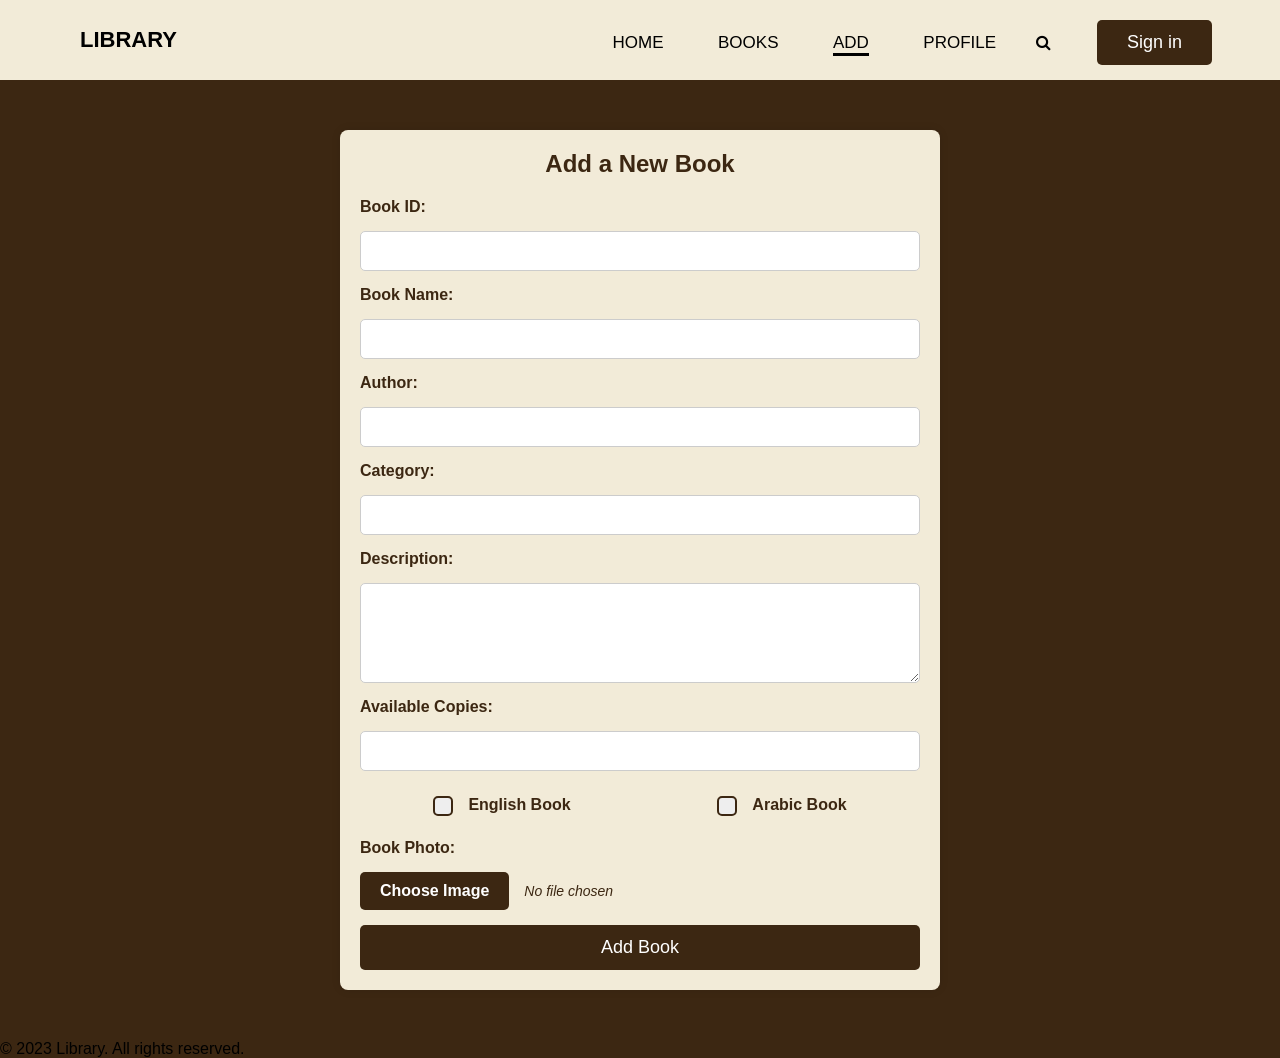
==== Add_Book.html @ 4511b97b "Search Button added" ====
<!DOCTYPE html>
<html lang="en">
<head>
    <meta charset="UTF-8">
    <meta name="viewport" content="width=device-width, initial-scale=1.0">
    <title>Add Book</title>
    <link rel="stylesheet" href="css/add.css">
    <link rel="stylesheet" href="css/navStyle.css">
    <link rel="stylesheet" href="css/ScrollBar.css">
    <link rel="stylesheet" href="css/font-awesome.min.css">
    <link rel="stylesheet" href="css/searchButtonAll.css">
</head>
<body>
    <nav>
        <div class="nav-logo">
            <a href="homeAdmin.html">Library</a> 
        </div>
        <ul class="nav-links">
            <li><a href="homeAdmin.html" >Home</a></li>
            <li><a href="List-of-Books-Admin.html">Books</a></li>
            <li><a href="Add_Book.html" class="active">Add</a></li>
            <li><a href="profileAdmin.html">Profile</a></li>
            
            <li><i class="fa fa-search search" aria-hidden="true"></i></li>
            <li><button onclick="window.location.href='signIn.html'" class="sign-in-btn">Sign in</button></li>
        </ul>
    <div class="float-fix"></div>
    </nav>
    <div class="container">
        <h2>Add a New Book</h2>
        <form action="#" method="POST" enctype="multipart/form-data">
            <label for="book_id">Book ID:</label>
            <input type="text" id="book_id" name="book_id" required>
            
            <label for="book_name">Book Name:</label>
            <input type="text" id="book_name" name="book_name" required>
            
            <label for="author">Author:</label>
            <input type="text" id="author" name="author" required>
            
            <label for="category">Category:</label>
            <input type="text" id="category" name="category" required>
            
            <label for="description">Description:</label>
            <textarea id="description" name="description" required></textarea>
            
            <label for="available_copies">Available Copies:</label>
            <input type="number" id="available_copies" name="available_copies" min="1" required>
            
            <div class="language-options">
                <label class="custom-radio">
                    <input type="radio" name="choice" value="english" required>
                    <span class="checkmark"></span>
                    English Book
                </label>
                <label class="custom-radio">
                    <input type="radio" name="choice" value="arabic" required>
                    <span class="checkmark"></span>
                    Arabic Book
                </label>
            </div>            
            <label for="book_image">Book Photo:</label>
            <div class="file-upload-wrapper">
                <input type="file" id="book_image" name="book_image" accept="image/*" required>
                <label for="book_image" class="custom-file-upload">Choose Image</label>
                <span id="file-name">No file chosen</span>
            </div>
            <button type="submit">Add Book</button>
        </form>

    </div>
    <footer class="footer">
        <p>© 2023 Library. All rights reserved.</p>
    </footer>
    <script src="/js/Add.js"></script>
    <script src="/js/searchButtonAll.js"></script>
</body>
</html>
---- css/add.css ----
* {
    margin: 0;
    padding: 0;
    box-sizing: border-box;
    font-family: Arial, sans-serif;
}

body{
    background-color: #3C2712;
}

.container {
    width: 100%;
    max-width: 600px;
    margin: 50px auto;
    padding: 20px;
    background: #f2ebd8;
    border-radius: 8px;
    box-shadow: 0 0 10px rgba(0, 0, 0, 0.1);
    text-align: center;
}


h2 {
    margin-bottom: 20px;
    color: #3C2712;
}


form {
    color: #3C2712;
    display: flex;
    flex-direction: column;
    gap: 15px;
    text-align: left;
}

label {
    font-weight: bold;
    color: #3C2712;
}

input, textarea {
    width: 100%;
    padding: 10px;
    border: 1px solid #ccc;
    border-radius: 5px;
    font-size: 16px;
}

textarea {
    height: 100px;
    resize: vertical;
}

button {
    background-color:#3C2712;;
    color: white;
    border: none;
    padding: 12px;
    font-size: 18px;
    border-radius: 5px;
    cursor: pointer;
    transition: background 0.3s;
}

button:hover {
    background-color: #6c4722;
    transition: 0.5s;
}

/* ADD PHOTO FOR BOOK */


.file-upload-wrapper {
    display: flex;
    align-items: center;
    gap: 15px;
    flex-wrap: wrap;
}


input[type="file"] {
    display: none;
}


.custom-file-upload {
    background-color: #3C2712;
    color: white;
    padding: 10px 20px;
    border-radius: 5px;
    font-size: 16px;
    cursor: pointer;
    transition: background-color 0.3s ease;
    display: inline-block;
}

.custom-file-upload:hover {
    background-color: #6c4722;
}


#file-name {
    font-style: italic;
    color: #3C2712;
    font-size: 14px;
}


.language-options {
    display: flex;
    justify-content: space-around;
    margin: 10px 0;
}

.custom-radio {
    position: relative;
    padding-left: 35px;
    cursor: pointer;
    font-size: 16px;
    color: #3C2712;
    user-select: none;
    display: inline-flex;
    align-items: center;
}

.custom-radio input {
    position: absolute;
    opacity: 0;
    cursor: pointer;
}

.checkmark {
    position: absolute;
    left: 0;
    top: 0;
    height: 20px;
    width: 20px;
    background-color: #eee;
    border: 2px solid #3C2712;
    border-radius: 5px;
}

.custom-radio:hover input ~ .checkmark {
    background-color: #ddd;
}

.custom-radio input:checked ~ .checkmark {
    background-color: #3C2712;
}

.custom-radio input:checked ~ .checkmark:after {
    content: "";
    position: absolute;
    left: 6px;
    top: 2px;
    width: 5px;
    height: 10px;
    border: solid white;
    border-width: 0 2px 2px 0;
    transform: rotate(45deg);
}
---- css/navStyle.css ----
/* Nav */
html {
    scroll-behavior: smooth;
}

nav{
    width: 100%;
    height: 80px;  
    text-transform: uppercase;
    background-color: #f2ebd8;
    
}
nav .nav-logo{
    width: 40%;
    height: 80px;
    float: left;
    margin-left: 60px;

}   
nav .nav-logo a{
    color: #000000;
    text-decoration: none;
    font-size: 22px;
    font-weight: bold;
    padding-left: 20px;
    line-height: 80px;
}
nav .nav-links{
    width: 50%;
    height: 80px;
    float: left;
    text-align: right;
    padding-bottom: 0;
    margin-bottom: 0;
}
nav .nav-links li{
    list-style: none;
    /* float: left; */
    text-align: right;
    /* margin-right: 20px; */
    display: inline-block;
    margin-left:20px;
}
.contact-nav{
    /* background-image: url('../images/hero-bg.jpg'); */
    background-size: cover; /*CSS3*/
    position: relative;
    background-attachment: fixed;
}
nav .nav-links li a{
    color: #000000;
    text-decoration: none;
    font-size: 17px;
    padding: 0px 15px;
    /* line-height: 80px; */
    /* margin : 0px 10px; */
    padding-top: 25px;

    display: block;
}
.search{
    padding-right: 22px;
    width: 100%;
    height: 20px;
    cursor: pointer;
    color: #000000;
}
.nav-links li> a:after{
    content : '';
    display: block;
    width: 0;
    height: 3px;
    background-color: #000000;
}

.nav-links li>a.active:after{
    content : '';
    display: block;
    width: 100%;
    height: 3px;
    background-color: #000000;
    transition: width 0.5s;
}
.nav-links li> a:hover:after{
    width: 100%;
    transition: width 0.5s;
}
.sign-in-btn{
    padding: 12px 30px;
    margin-top: 20px;
    border-radius: 5px;
    border-style : none;
    background-color: #3C2712;
    color: white;
    cursor: pointer;
    /* transition: background-color 0.5s; */
}

.sign-in-btn:hover{
    background-color: #8b7069;   
    transition: 0.5s;
}
---- css/ScrollBar.css ----
::-webkit-scrollbar {
    width: 15px;
}

::-webkit-scrollbar-track {
    background-color: #3C2712;
}

::-webkit-scrollbar-thumb {
    background-color: #f2ebd8;
    border-radius: 10px;
}
---- css/searchButtonAll.css ----
.search-container {
    position: absolute;
    right: 20px;
    background: #f8f9fa;
    border-radius: 5px;
    padding: 10px;
    box-shadow: 0 2px 10px rgba(0, 0, 0, 0.1);
    z-index: 1000;
    width: 300px;
}

.search-input {
    padding: 8px 15px;
    border: 1px solid #ddd;
    border-radius: 20px;
    width: 100%;
    font-family: 'Poppins', sans-serif;
    font-size: 14px;
    outline: none;
    box-sizing: border-box;
    margin-bottom: 5px;
}

.search-input:focus {
    border-color: #4CAF50;
}

.search-results {
    display: none;
    max-height: 300px;
    overflow-y: auto;
}

.search-result-item {
    padding: 8px 12px;
    cursor: pointer;
    border-bottom: 1px solid #eee;
    font-family: 'Poppins', sans-serif;
    transition: background-color 0.2s;
}

.search-result-item:hover {
    background-color: #f0f0f0;
}

.search-result-item strong {
    display: block;
    color: #333;
    font-weight: 500;
}

.search-result-item span {
    font-size: 12px;
    color: #666;
}

nav {
    position: relative;
}
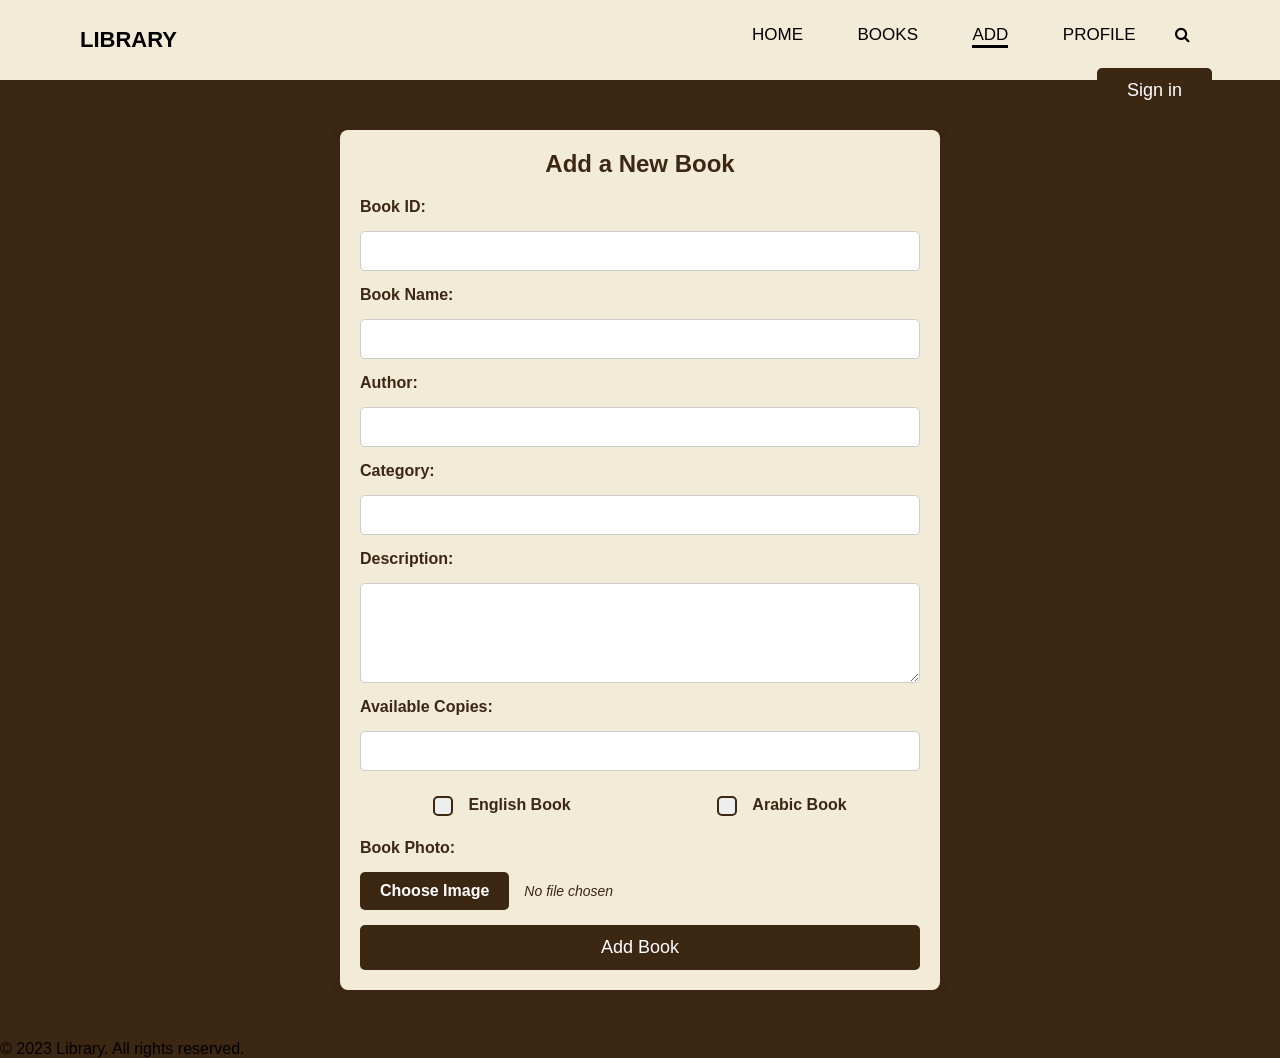
==== commit 681329e9: "Add files via upload" ====
--- a/Add_Book.html
+++ b/Add_Book.html
@@ -22,7 +22,10 @@
             <li><a href="profileAdmin.html">Profile</a></li>
             
             <li><i class="fa fa-search search" aria-hidden="true"></i></li>
-            <li><button onclick="window.location.href='signIn.html'" class="sign-in-btn">Sign in</button></li>
+            <li>
+                <span id="user-name" style="margin-right: 10px; font-weight: bold;"></span>
+                <button id="auth-btn" class="sign-in-btn">Sign in</button>
+            </li>
         </ul>
     <div class="float-fix"></div>
     </nav>
@@ -72,7 +75,8 @@
     <footer class="footer">
         <p>© 2023 Library. All rights reserved.</p>
     </footer>
-    <script src="/js/Add.js"></script>
-    <script src="/js/searchButtonAll.js"></script>
+    <script src="js/Add.js"></script>
+    <script src="js/searchButtonAllAdmin.js"></script>
+    <script src="js/navbarAuth.js"></script>
 </body>
-</html>+</html>
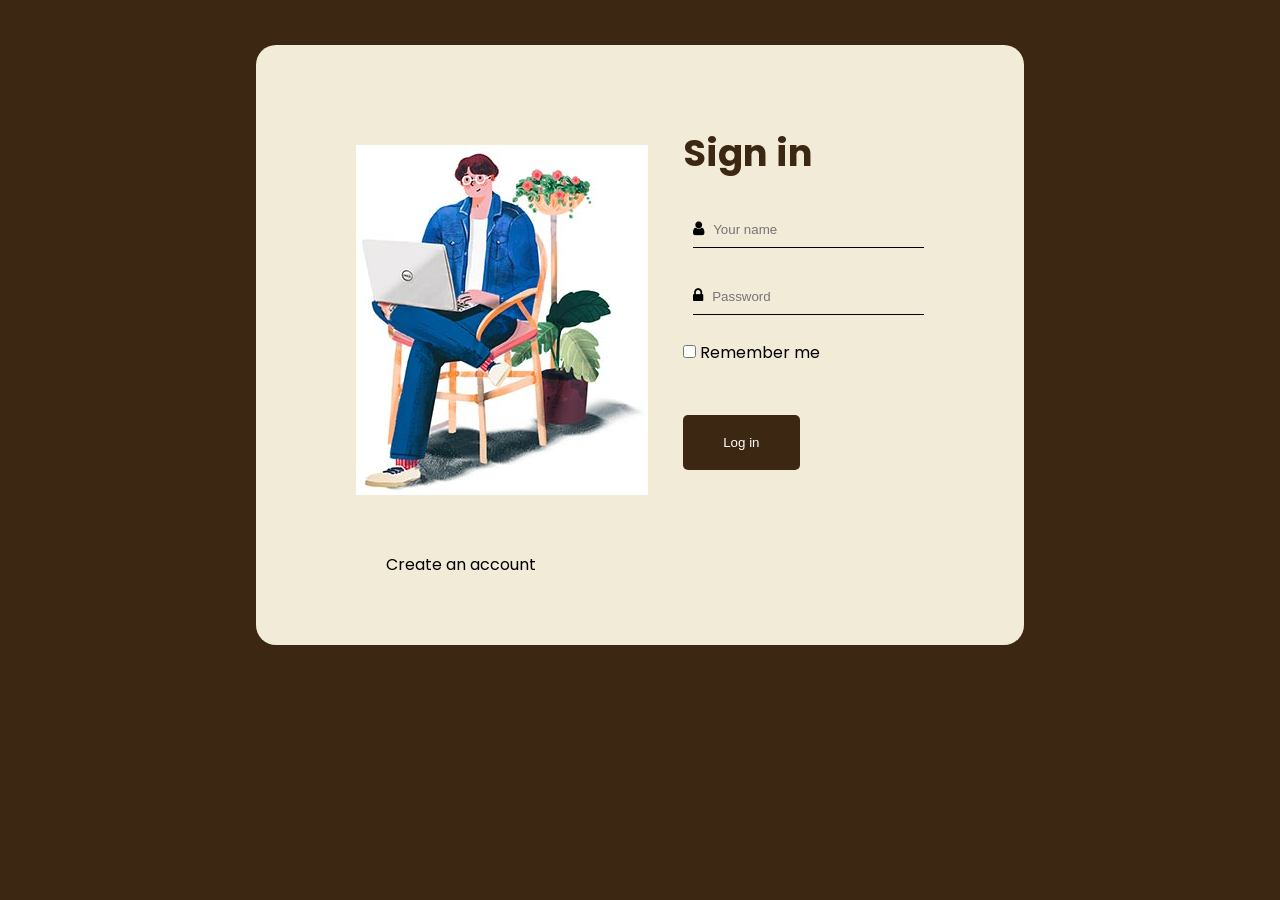
==== commit eed4b8b2: "Update Add_Book.html" ====
--- a/Add_Book.html
+++ b/Add_Book.html
@@ -78,5 +78,6 @@
     <script src="js/Add.js"></script>
     <script src="js/searchButtonAllAdmin.js"></script>
     <script src="js/navbarAuth.js"></script>
+    <script src="js/authCheck.js"></script>
 </body>
 </html>
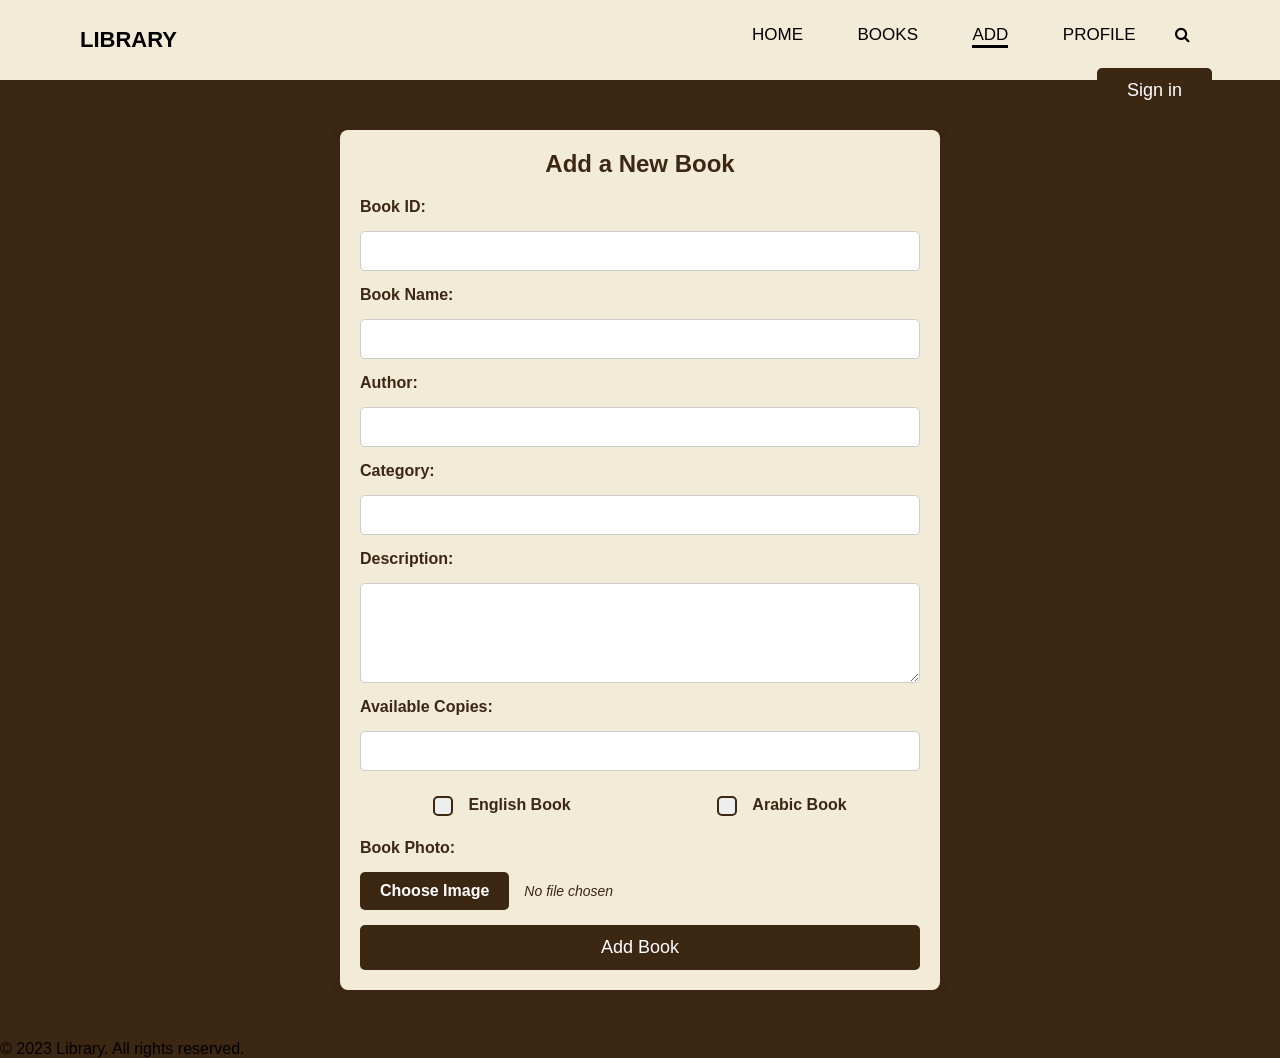
==== commit e2aa9092: "add logout and update role" ====
--- a/Add_Book.html
+++ b/Add_Book.html
@@ -78,6 +78,5 @@
     <script src="js/Add.js"></script>
     <script src="js/searchButtonAllAdmin.js"></script>
     <script src="js/navbarAuth.js"></script>
-    <script src="js/authCheck.js"></script>
 </body>
 </html>
--- a/css/navStyle.css
+++ b/css/navStyle.css
@@ -35,14 +35,11 @@
 }
 nav .nav-links li{
     list-style: none;
-    /* float: left; */
     text-align: right;
-    /* margin-right: 20px; */
     display: inline-block;
     margin-left:20px;
 }
 .contact-nav{
-    /* background-image: url('../images/hero-bg.jpg'); */
     background-size: cover; /*CSS3*/
     position: relative;
     background-attachment: fixed;
@@ -52,8 +49,6 @@
     text-decoration: none;
     font-size: 17px;
     padding: 0px 15px;
-    /* line-height: 80px; */
-    /* margin : 0px 10px; */
     padding-top: 25px;
 
     display: block;
@@ -93,10 +88,24 @@
     background-color: #3C2712;
     color: white;
     cursor: pointer;
-    /* transition: background-color 0.5s; */
 }
 
 .sign-in-btn:hover{
     background-color: #8b7069;   
     transition: 0.5s;
-}   +}   
+
+/* Logout */
+.logout-btn {
+    background-color: #3C2712;
+    color: white;
+    border: none;
+    padding: 8px 15px;
+    border-radius: 4px;
+    cursor: pointer;
+    transition: background-color 0.3s;
+}
+
+.logout-btn:hover {
+    background-color: #cc0000;
+}
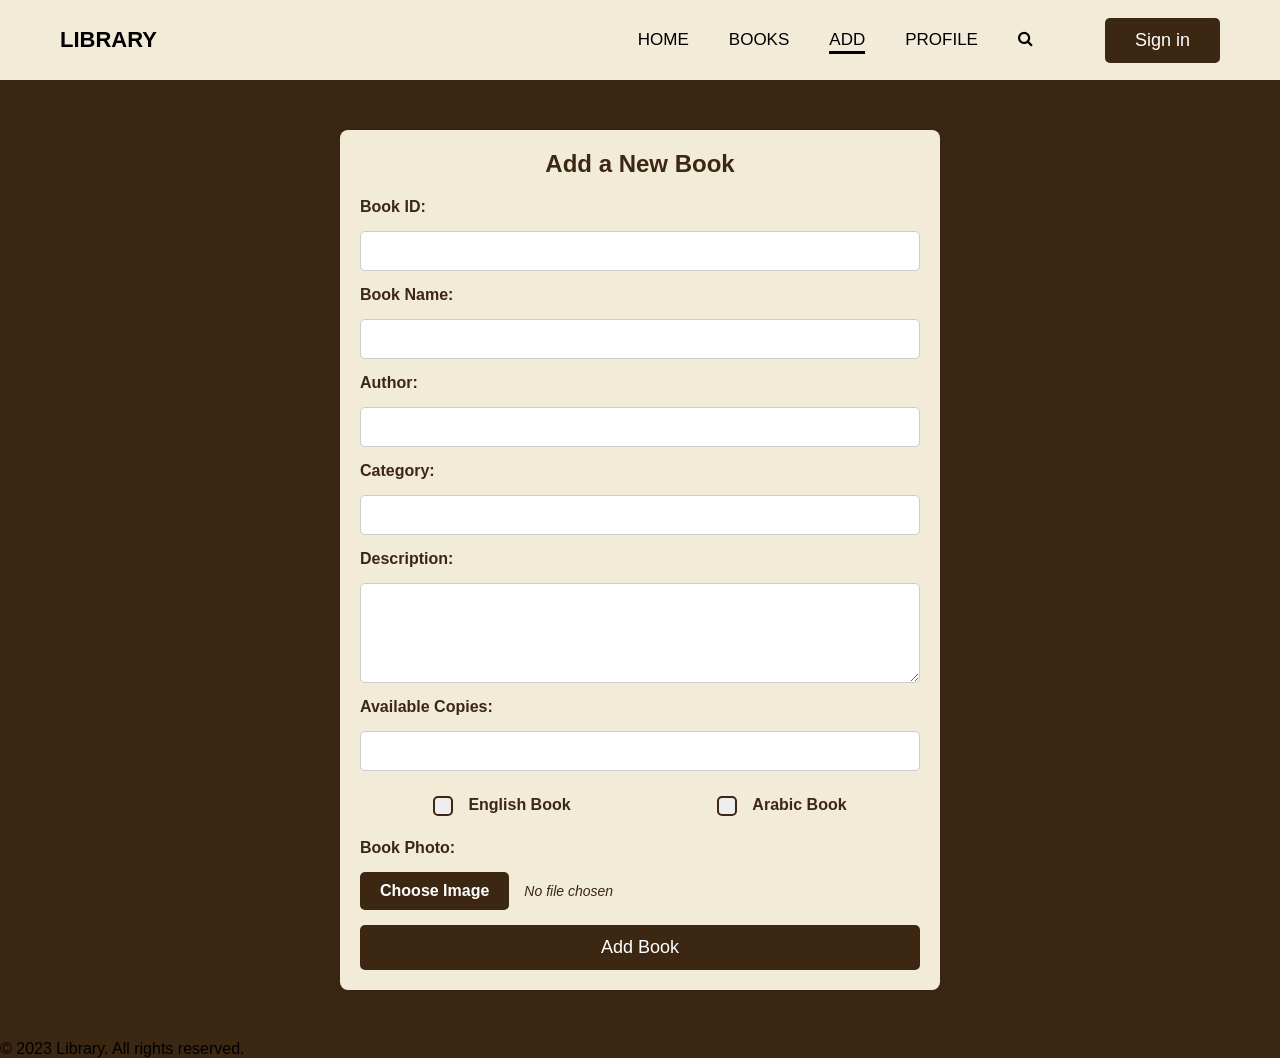
==== commit b5211291: "make site responsive" ====
--- a/Add_Book.html
+++ b/Add_Book.html
@@ -11,23 +11,46 @@
     <link rel="stylesheet" href="css/searchButtonAll.css">
 </head>
 <body>
-    <nav>
+    <nav class="nav-large">
         <div class="nav-logo">
-            <a href="homeAdmin.html">Library</a> 
+            <a href="homeAdmin.html">Library</a>
         </div>
         <ul class="nav-links">
-            <li><a href="homeAdmin.html" >Home</a></li>
+            <li><a href="homeAdmin.html">Home</a></li>
             <li><a href="List-of-Books-Admin.html">Books</a></li>
-            <li><a href="Add_Book.html" class="active">Add</a></li>
+            <li><a href="Add_Book.html">ADD</a></li>
             <li><a href="profileAdmin.html">Profile</a></li>
-            
             <li><i class="fa fa-search search" aria-hidden="true"></i></li>
             <li>
-                <span id="user-name" style="margin-right: 10px; font-weight: bold;"></span>
-                <button id="auth-btn" class="sign-in-btn">Sign in</button>
+                <span id="user-name-large" style="margin-right: 10px; font-weight: bold;"></span>
+                <button id="auth-btn-large" class="sign-in-btn">Sign in</button>
             </li>
         </ul>
-    <div class="float-fix"></div>
+    </nav>
+
+    <nav class="nav-small">
+        <div class="nav-logo">
+            <a href="homeAdmin.html">Library</a>
+        </div>
+        <button class="menu-toggle" id="menuToggle">
+            <i class="fa fa-bars"></i>
+        </button>
+        <div class="side-menu" id="sideMenu">
+            <button class="close-menu" id="closeMenu">
+                <i class="fa fa-times"></i>
+            </button>
+            <ul class="nav-links">
+                <li><a href="homeAdmin.html" class="active">Home</a></li>
+                <li><a href="List-of-Books-Admin.html">Books</a></li>
+                <li><a href="Add_Book.html">ADD</a></li>
+                <li><a href="profileAdmin.html">Profile</a></li>
+                <li><i class="fa fa-search search" aria-hidden="true"></i></li>
+                <li>
+                    <span id="user-name-small" style="margin-right: 10px; font-weight: bold;"></span>
+                    <button id="auth-btn-small" class="sign-in-btn">Sign in</button>
+                </li>
+            </ul>
+        </div>
     </nav>
     <div class="container">
         <h2>Add a New Book</h2>
--- a/css/navStyle.css
+++ b/css/navStyle.css
@@ -1,111 +1,223 @@
-/* Nav */
+/* Smooth scroll */
 html {
     scroll-behavior: smooth;
 }
 
-nav{
-    width: 100%;
-    height: 80px;  
+/* ================= NAVBAR MAIN ================== */
+nav {
+    width: 100%;
+    height: 80px;
+    background-color: #f2ebd8;
     text-transform: uppercase;
-    background-color: #f2ebd8;
-    
-}
-nav .nav-logo{
-    width: 40%;
-    height: 80px;
-    float: left;
-    margin-left: 60px;
-
-}   
-nav .nav-logo a{
+}
+
+/* ------------ Logo ------------ */
+/* Logo inside nav */
+.nav-logo {
+    display: flex;
+    align-items: center;
+}
+
+.nav-logo a {
     color: #000000;
     text-decoration: none;
     font-size: 22px;
     font-weight: bold;
     padding-left: 20px;
-    line-height: 80px;
-}
-nav .nav-links{
-    width: 50%;
+}
+
+/* ------------ nav-large (Desktop) ------------ */
+.nav-large {
+    display: flex;
+    justify-content: space-between;
+    align-items: center;
+    background-color: #f2ebd8;
     height: 80px;
-    float: left;
-    text-align: right;
-    padding-bottom: 0;
-    margin-bottom: 0;
-}
-nav .nav-links li{
+    padding: 0 40px;
+}
+
+/* Links container */
+.nav-large .nav-links {
+    display: flex;
+    align-items: center;
     list-style: none;
-    text-align: right;
-    display: inline-block;
-    margin-left:20px;
-}
-.contact-nav{
-    background-size: cover; /*CSS3*/
+    margin: 0;
+    padding: 0 20px;
+    gap: 20px;
+}
+
+/* Each link */
+.nav-large .nav-links li {
+    margin-left: 20px;
+}
+
+/* Link style */
+.nav-large .nav-links li a {
+    text-decoration: none;
+    color: #000000;
+    font-size: 17px;
     position: relative;
-    background-attachment: fixed;
-}
-nav .nav-links li a{
-    color: #000000;
-    text-decoration: none;
-    font-size: 17px;
-    padding: 0px 15px;
-    padding-top: 25px;
-
-    display: block;
-}
-.search{
-    padding-right: 22px;
-    width: 100%;
-    height: 20px;
-    cursor: pointer;
-    color: #000000;
-}
-.nav-links li> a:after{
-    content : '';
+}
+
+/* Hover and active underline */
+.nav-large .nav-links li a::after {
+    content: '';
     display: block;
     width: 0;
     height: 3px;
-    background-color: #000000;
-}
-
-.nav-links li>a.active:after{
-    content : '';
-    display: block;
-    width: 100%;
-    height: 3px;
-    background-color: #000000;
-    transition: width 0.5s;
-}
-.nav-links li> a:hover:after{
-    width: 100%;
-    transition: width 0.5s;
-}
-.sign-in-btn{
+    background: #000000;
+    transition: width 0.3s;
+    position: absolute;
+    bottom: -5px;
+    left: 0;
+}
+
+/* Hover: لما تحط الماوس */
+.nav-large .nav-links li a:hover::after {
+    width: 100%;
+}
+
+/* Active: لما تدوس فعلاً */
+.nav-large .nav-links li a.active::after {
+    width: 100%;
+}
+
+/* Search Icon */
+.search {
+    padding-right: 22px;
+    height: 20px;
+    cursor: pointer;
+    color: #000000;
+}
+
+
+/* Buttons */
+.sign-in-btn,
+.logout-btn {
     padding: 12px 30px;
-    margin-top: 20px;
     border-radius: 5px;
-    border-style : none;
+    border-style: none;
     background-color: #3C2712;
     color: white;
     cursor: pointer;
-}
-
-.sign-in-btn:hover{
-    background-color: #8b7069;   
-    transition: 0.5s;
-}   
-
-/* Logout */
+    transition: background-color 0.5s;
+}
+
 .logout-btn {
-    background-color: #3C2712;
-    color: white;
-    border: none;
     padding: 8px 15px;
-    border-radius: 4px;
-    cursor: pointer;
-    transition: background-color 0.3s;
+}
+
+.sign-in-btn:hover {
+    background-color: #8b7069;
 }
 
 .logout-btn:hover {
     background-color: #cc0000;
 }
+
+/* ------------ nav-small (Mobile) ------------ */
+.nav-small {
+    display: none;
+    background-color: #f2ebd8;
+    height: 80px;
+    padding: 0 10px;
+    align-items: center;
+    justify-content: space-between;
+}
+
+.nav-small .menu-toggle {
+    background: none;
+    border: none;
+    font-size: 24px;
+    color: #000000;
+    cursor: pointer;
+    margin-right: 20px;
+}
+
+/* ------------ Side menu ------------ */
+.side-menu {
+    display: none;
+    position: fixed;
+    top: 0;
+    right: -100%;
+    width: 210px;
+    height: 70%;
+    margin-top: 10px;
+    margin-right: 10px;
+    background-color: #f2ebd8;
+    border-radius: 10px;
+    border: 2px solid #3C2712;
+    box-shadow: -2px 0 5px rgba(0,0,0,0.2);
+    transition: right 0.3s ease-in-out;
+    padding-top: 30px;
+    z-index: 1000;
+}
+
+.side-menu.open {
+    right: 0;
+    display: flex;
+    flex-direction: column;
+    align-items: center;
+}
+
+/* Close button */
+.side-menu .close-menu {
+    position: absolute;
+    top: 20px;
+    right: 20px;
+    background: none;
+    border: none;
+    font-size: 24px;
+    color: #000000;
+    cursor: pointer;
+}
+
+/* Side menu links */
+.side-menu .nav-links {
+    display: flex;
+    flex-direction: column;
+    list-style: none;
+    padding: 0;
+    margin-top: 60px;
+    width: 100%;
+    align-items: center;
+}
+
+.side-menu .nav-links li {
+    margin: 15px 0;
+}
+
+.side-menu .nav-links li a {
+    text-decoration: none;
+    color: #000000;
+    font-size: 15px;
+    white-space: nowrap;
+}
+
+/* ================= MEDIA QUERIES ================== */
+/* Adjust padding a bit for medium screens */
+@media (max-width: 1260px) {
+    .nav-large {
+        padding-right: 40px;
+    }
+}
+
+/* Hide large nav on smaller screens */
+@media (max-width: 1024px) {
+    .nav-large {
+        display: none;
+    }
+    .nav-small {
+        display: flex;
+    }
+}
+
+/* Confirm small nav shows under 768px too */
+@media (max-width: 768px) {
+    .nav-large {
+        display: none;
+    }
+    .nav-small {
+        display: flex;
+   }
+}
